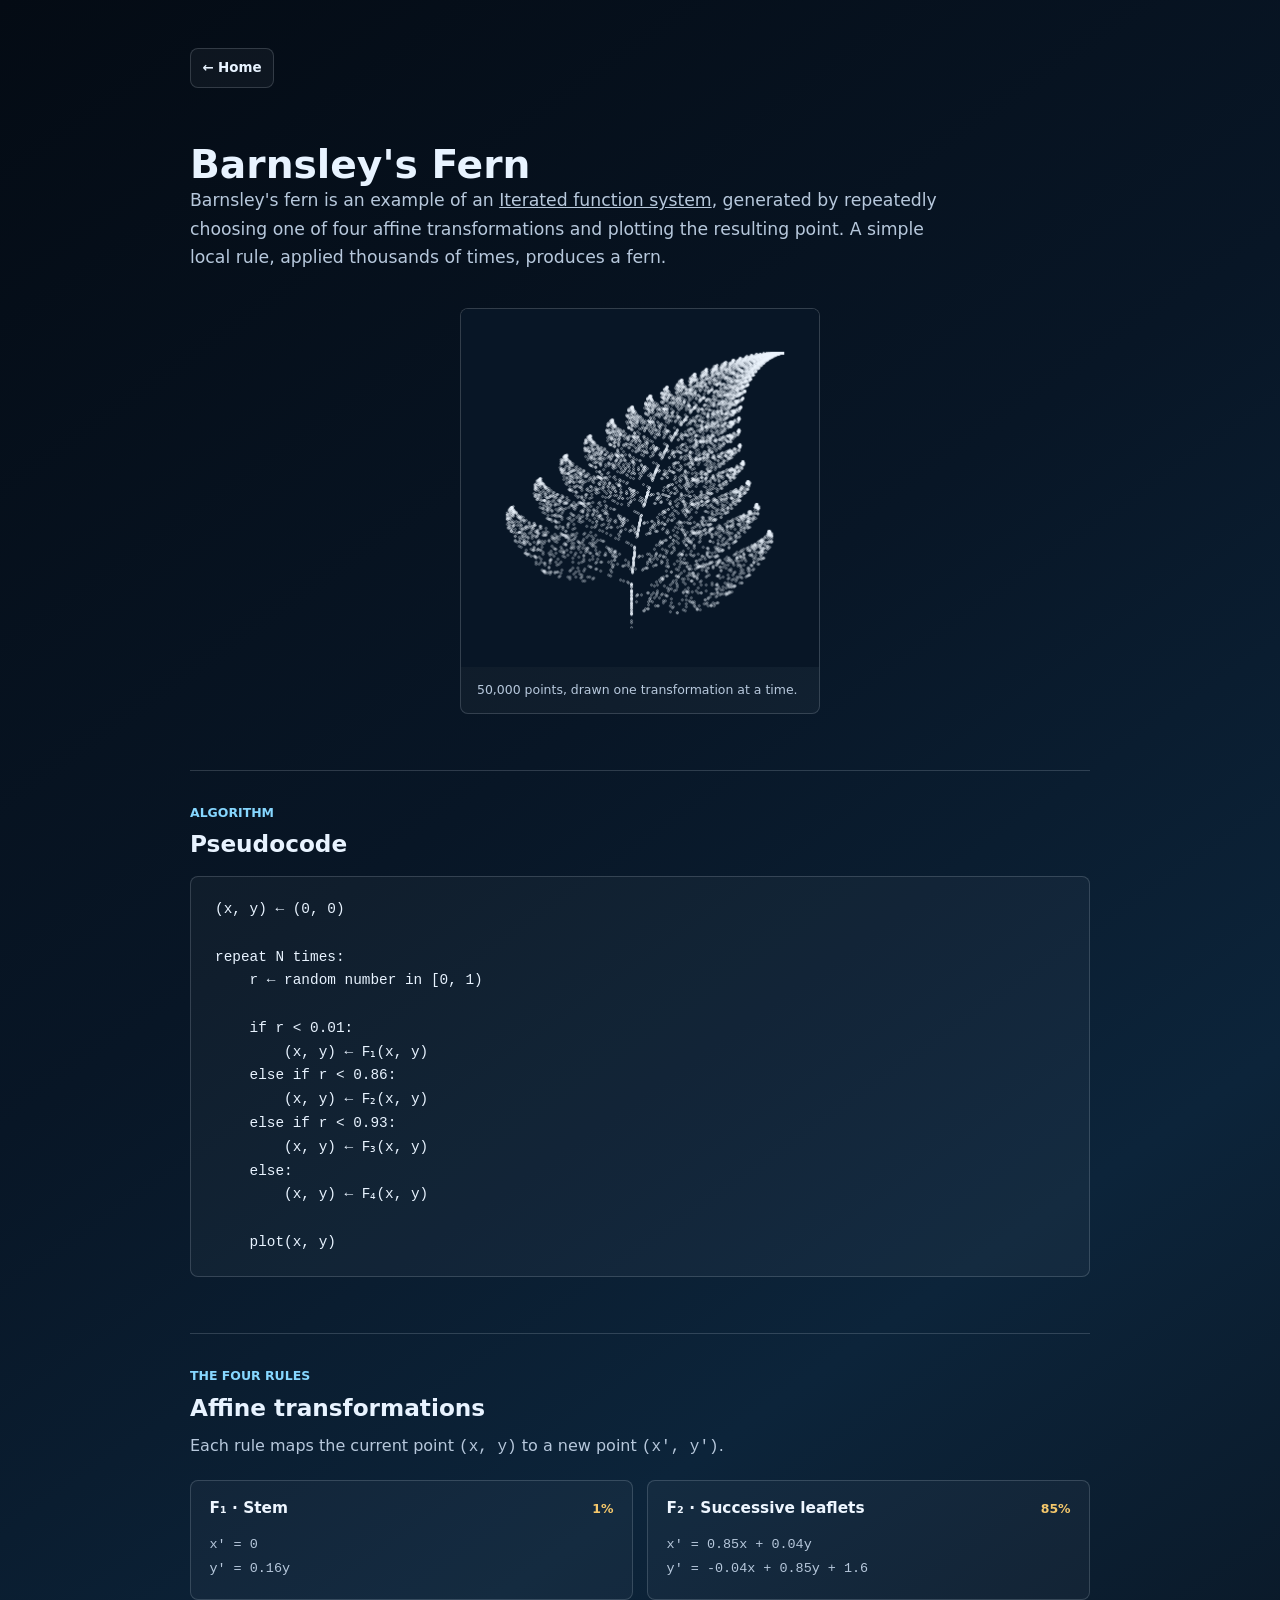
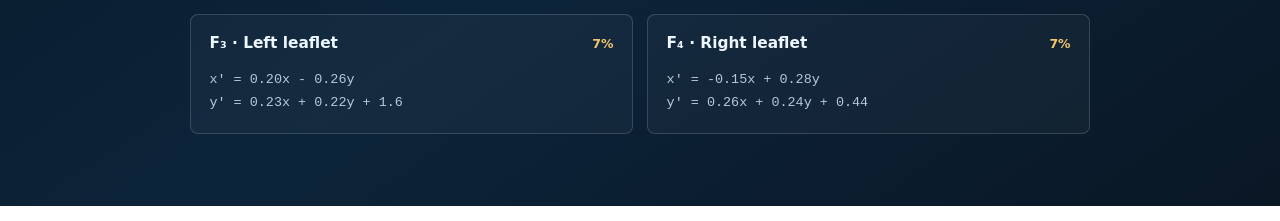
==== barnsleys_fern.html @ 44461a3a "recent" ====
<!doctype html>
<html lang="en">
<head>
  <meta charset="utf-8">
  <meta name="viewport" content="width=device-width, initial-scale=1">
  <meta name="description" content="An animated Barnsley's fern with pseudocode and the four affine transformations used to generate it.">
  <link rel="preconnect" href="https://rsms.me/">
  <link rel="stylesheet" href="https://rsms.me/inter/inter.css">
  <link rel="stylesheet" href="index.css">
  <title>Barnsley's Fern · Sergio Pecirno</title>
</head>

<body>
  <div class="site-shell">
    <main class="fern-page" id="main">
      <nav class="page-nav" aria-label="Back to home">
        <a class="button secondary" href="index.html">← Home</a>
      </nav>

      <header class="fern-header">
        <h2>Barnsley's Fern</h2>
        <p class="fern-intro">
          Barnsley's fern is an example of an <a href="https://maths-people.anu.edu.au/~barnsley/pdfs/V-var_super_fractals.pdf" target="_blank">Iterated function system</a>, generated by repeatedly choosing one of four affine
          transformations and plotting the resulting point. A simple local rule,
          applied thousands of times, produces a fern. 
        </p>
      </header>

      <section class="fern-overview" aria-label="Fern animation">
        <figure class="fern-animation">
          <img src="barnsleys_fern.gif" alt="Animation of Barnsley's fern emerging point by point">
          <figcaption>50,000 points, drawn one transformation at a time.</figcaption>
        </figure>
      </section>

      <section class="fern-section" aria-labelledby="pseudocode-title">
        <div class="fern-section-heading">
          <p class="eyebrow">Algorithm</p>
          <h2 id="pseudocode-title">Pseudocode</h2>
        </div>
        <pre class="pseudocode"><code>(x, y) ← (0, 0)

repeat N times:
    r ← random number in [0, 1)

    if r &lt; 0.01:
        (x, y) ← F₁(x, y)
    else if r &lt; 0.86:
        (x, y) ← F₂(x, y)
    else if r &lt; 0.93:
        (x, y) ← F₃(x, y)
    else:
        (x, y) ← F₄(x, y)

    plot(x, y)</code></pre>
      </section>

      <section class="fern-section" aria-labelledby="transforms-title">
        <div class="fern-section-heading">
          <p class="eyebrow">The four rules</p>
          <h2 id="transforms-title">Affine transformations</h2>
          <p>Each rule maps the current point <code>(x, y)</code> to a new point <code>(x′, y′)</code>.</p>
        </div>

        <div class="transform-grid">
          <article class="transform-card">
            <div class="transform-card-heading">
              <h3>F₁ · Stem</h3>
              <span>1%</span>
            </div>
            <code>x' = 0</code>
            <code>y' = 0.16y</code>
          </article>

          <article class="transform-card">
            <div class="transform-card-heading">
              <h3>F₂ · Successive leaflets</h3>
              <span>85%</span>
            </div>
            <code>x' = 0.85x + 0.04y</code>
            <code>y' = -0.04x + 0.85y + 1.6</code>
          </article>

          <article class="transform-card">
            <div class="transform-card-heading">
              <h3>F₃ · Left leaflet</h3>
              <span>7%</span>
            </div>
            <code>x' = 0.20x - 0.26y</code>
            <code>y' = 0.23x + 0.22y + 1.6</code>
          </article>

          <article class="transform-card">
            <div class="transform-card-heading">
              <h3>F₄ · Right leaflet</h3>
              <span>7%</span>
            </div>
            <code>x' = -0.15x + 0.28y</code>
            <code>y' = 0.26x + 0.24y + 0.44</code>
          </article>
        </div>
      </section>
    </main>
  </div>
</body>
</html>
---- index.css ----
:root {
  --bg: #081626;
  --bg-deep: #040b14;
  --cyan-900: #0d2438;
  --cyan-800: #12324b;
  --cyan-700: #17435f;
  --text: #eef6ff;
  --muted: #b7c8dc;
  --soft: #e8f3ff;
  --line: rgba(232, 243, 255, 0.17);
  --surface: rgba(13, 36, 56, 0.82);
  --surface-strong: rgba(18, 50, 75, 0.94);
  --accent: #86d7ff;
  --accent-warm: #f4c76b;
  --accent-coral: #ff9a8a;
  --shadow: 0 24px 70px rgba(0, 0, 0, 0.28);
}

* {
  box-sizing: border-box;
}

html {
  scroll-behavior: smooth;
}

body {
  margin: 0;
  min-height: 100vh;
  background:
    linear-gradient(145deg, var(--bg-deep) 0%, var(--bg) 42%, #0c243a 72%, #0a1725 100%);
  color: var(--text);
  font-family: Inter, ui-sans-serif, system-ui, -apple-system, BlinkMacSystemFont, "Segoe UI", sans-serif;
  font-size: 16px;
  line-height: 1.6;
}

img {
  display: block;
  max-width: 100%;
}

a {
  color: inherit;
}

.skip-link {
  position: absolute;
  left: 1rem;
  top: 1rem;
  z-index: 20;
  transform: translateY(-150%);
  border: 1px solid var(--accent);
  border-radius: 8px;
  background: var(--bg-deep);
  color: var(--text);
  padding: 0.7rem 0.9rem;
}

.skip-link:focus {
  transform: translateY(0);
}

.site-shell {
  width: min(1160px, calc(100% - 48px));
  min-height: 100vh;
  margin: 0 auto;
  display: grid;
  place-items: center;
}

.site-header {
  position: sticky;
  top: 0;
  z-index: 10;
  display: flex;
  align-items: center;
  justify-content: space-between;
  gap: 1rem;
  min-height: 82px;
  padding: 1rem 0;
  -webkit-backdrop-filter: blur(18px);
  backdrop-filter: blur(18px);
}

.brand,
.site-nav,
.hero-actions,
.link-grid,
.site-footer {
  display: flex;
  align-items: center;
}

.brand {
  gap: 0.8rem;
  color: var(--text);
  font-weight: 800;
  text-decoration: none;
}

.brand-mark {
  display: grid;
  place-items: center;
  width: 2.5rem;
  height: 2.5rem;
  border: 1px solid rgba(100, 244, 223, 0.5);
  border-radius: 8px;
  background: rgba(100, 244, 223, 0.1);
  color: var(--accent);
  font-size: 0.84rem;
}

.site-nav {
  gap: 0.45rem;
  border: 1px solid var(--line);
  border-radius: 8px;
  background: rgba(2, 16, 18, 0.42);
  padding: 0.35rem;
}

.site-nav a {
  border-radius: 6px;
  color: var(--muted);
  font-size: 0.9rem;
  font-weight: 650;
  padding: 0.55rem 0.75rem;
  text-decoration: none;
}

.site-nav a:hover,
.site-nav a:focus-visible {
  background: rgba(100, 244, 223, 0.1);
  color: var(--text);
}

.hero {
  padding: 4rem 0;
}

.hero-copy {
  display: grid;
  grid-template-columns: minmax(0, 560px) 235px;
  grid-template-areas:
    "title portrait"
    "statement portrait"
    "actions portrait";
  align-items: center;
  justify-content: center;
  column-gap: 2rem;
  row-gap: 0;
}

.eyebrow {
  margin: 0 0 1rem;
  color: var(--accent);
  font-size: 0.78rem;
  font-weight: 800;
  letter-spacing: 0;
  text-transform: uppercase;
}

h1,
h2,
h3,
p {
  margin-top: 0;
}

h1 {
  grid-area: title;
  margin-bottom: 0.8rem;
  color: var(--soft);
  font-size: 2.05rem;
  line-height: 1;
  letter-spacing: 0;
}

.hero-statement {
  grid-area: statement;
  max-width: 560px;
  margin-bottom: 0;
  color: var(--muted);
  font-size: 0.98rem;
  font-weight: 450;
  line-height: 1.65;
}

.hero-statement a {
  color: var(--accent);
  text-decoration-color: rgba(100, 244, 223, 0.5);
  text-decoration-thickness: 2px;
  text-underline-offset: 0.18em;
}

.hero-statement a:hover,
.hero-statement a:focus-visible {
  color: var(--accent-warm);
  text-decoration-color: rgba(244, 199, 107, 0.65);
}

.lede {
  max-width: 660px;
  color: var(--muted);
  font-size: 1.16rem;
}

.hero-actions {
  grid-area: actions;
  flex-wrap: wrap;
  gap: 0.65rem;
  margin-top: 1.35rem;
}

.button {
  border: 1px solid var(--line);
  border-radius: 8px;
  padding: 0.52rem 0.7rem;
  font-size: 0.84rem;
  font-weight: 750;
  text-decoration: none;
  transition: transform 180ms ease, border-color 180ms ease, background 180ms ease;
}

.button:hover,
.button:focus-visible,
.work-item:hover,
.work-item:focus-visible,
.link-grid a:hover,
.link-grid a:focus-visible {
  transform: translateY(-2px);
}

.button.primary {
  background: rgba(255, 255, 255, 0.04);
  color: var(--soft);
}

.button.secondary {
  background: rgba(255, 255, 255, 0.04);
  color: var(--soft);
}

.portrait {
  grid-area: portrait;
  position: relative;
  margin: 0;
}

.portrait::before {
  display: none;
}

.portrait img {
  position: relative;
  width: min(100%, 235px);
  margin-left: 0;
  aspect-ratio: 4 / 5;
  border: 0;
  border-radius: 8px;
  box-shadow: var(--shadow);
  object-fit: cover;
  object-position: 52% 28%;
}

.reading-shelf {
  display: grid;
  grid-template-columns: repeat(2, minmax(0, 1fr));
  gap: 0.9rem;
  width: min(100%, 830px);
  margin: 2.75rem auto 0;
  padding-top: 1.25rem;
  border-top: 1px solid var(--line);
}

.reading-item {
  min-width: 0;
  border: 1px solid var(--line);
  border-radius: 8px;
  background: rgba(255, 255, 255, 0.035);
  padding: 1rem;
}

.reading-item h2 {
  margin-bottom: 0.35rem;
  color: var(--accent-warm);
  font-size: 0.78rem;
  font-weight: 800;
  line-height: 1.2;
  letter-spacing: 0;
  text-transform: uppercase;
}

.reading-item:nth-child(2) h2 {
  color: var(--accent-coral);
}

.reading-item p {
  margin: 0;
  color: var(--muted);
  font-size: 0.9rem;
  line-height: 1.45;
}

.section {
  border-top: 1px solid var(--line);
  padding: 4.5rem 0;
}

.section-heading {
  max-width: 720px;
  margin-bottom: 2rem;
}

h2 {
  margin-bottom: 0;
  color: var(--soft);
  font-size: 2.45rem;
  line-height: 1.08;
  letter-spacing: 0;
}

h3 {
  margin-bottom: 0.65rem;
  color: var(--text);
  font-size: 1.18rem;
  line-height: 1.25;
  letter-spacing: 0;
}

.research-grid {
  display: grid;
  grid-template-columns: repeat(3, minmax(0, 1fr));
  gap: 1rem;
}

.research-card,
.work-item {
  border: 1px solid var(--line);
  border-radius: 8px;
  background: var(--surface);
  box-shadow: 0 16px 40px rgba(0, 0, 0, 0.14);
}

.research-card {
  padding: 1.25rem;
}

.research-card p,
.work-item p,
.site-footer {
  color: var(--muted);
}

.card-kicker,
.work-type {
  display: inline-flex;
  margin-bottom: 0.75rem;
  color: var(--accent-warm);
  font-size: 0.78rem;
  font-weight: 800;
}

.work-list {
  display: grid;
  grid-template-columns: repeat(2, minmax(0, 1fr));
  gap: 1rem;
}

.work-item {
  display: block;
  min-height: 230px;
  padding: 1.35rem;
  text-decoration: none;
  transition: transform 180ms ease, border-color 180ms ease, background 180ms ease;
}

.work-item:hover,
.work-item:focus-visible {
  border-color: rgba(100, 244, 223, 0.55);
  background: var(--surface-strong);
}

.work-item:nth-child(2n) .work-type {
  color: var(--accent-coral);
}

.link-grid {
  flex-wrap: wrap;
  gap: 0.75rem;
}

.link-grid a {
  border: 1px solid var(--line);
  border-radius: 8px;
  background: rgba(255, 255, 255, 0.04);
  color: var(--soft);
  font-weight: 700;
  padding: 0.8rem 0.95rem;
  text-decoration: none;
  transition: transform 180ms ease, border-color 180ms ease, background 180ms ease;
}

.link-grid a:hover,
.link-grid a:focus-visible {
  border-color: rgba(244, 199, 107, 0.55);
  background: rgba(244, 199, 107, 0.08);
}

.site-footer {
  justify-content: space-between;
  gap: 1rem;
  border-top: 1px solid var(--line);
  padding: 2rem 0 3rem;
  font-size: 0.92rem;
}

.site-footer p {
  margin: 0;
}

.fern-page {
  width: min(100%, 900px);
  padding: 3rem 0 4.5rem;
}

.page-nav {
  display: flex;
  margin-bottom: 3.5rem;
}

.fern-header {
  max-width: 760px;
  margin-bottom: 2.25rem;
}

.fern-header h1 {
  grid-area: auto;
  margin-bottom: 1rem;
  font-size: clamp(2.7rem, 7vw, 4.8rem);
  line-height: 0.96;
  letter-spacing: -0.04em;
}

.fern-intro {
  margin-bottom: 0;
  color: var(--muted);
  font-size: 1.08rem;
  line-height: 1.65;
}

.fern-overview {
  display: block;
}

.fern-animation,
.pseudocode,
.transform-card {
  border: 1px solid var(--line);
  border-radius: 8px;
  background: rgba(255, 255, 255, 0.035);
}

.fern-animation {
  width: min(100%, 360px);
  margin: 0 auto;
  overflow: hidden;
}

.fern-animation img {
  width: 100%;
  aspect-ratio: 1;
  background: var(--bg);
  object-fit: cover;
}

.fern-animation figcaption {
  padding: 0.8rem 1rem;
  color: var(--muted);
  font-size: 0.78rem;
}

.fern-section h2 {
  margin-bottom: 0.8rem;
  font-size: 1.45rem;
}

.fern-section {
  margin-top: 3.5rem;
  border-top: 1px solid var(--line);
  padding-top: 2rem;
}

.fern-section-heading {
  max-width: 720px;
  margin-bottom: 1.2rem;
}

.fern-section-heading .eyebrow {
  margin-bottom: 0.55rem;
}

.fern-section-heading p:last-child {
  margin-bottom: 0;
  color: var(--muted);
}

.pseudocode {
  overflow-x: auto;
  margin: 0;
  padding: 1.35rem 1.5rem;
  color: var(--soft);
  font-size: 0.9rem;
  line-height: 1.65;
  tab-size: 4;
}

.fern-page code {
  font-family: "SFMono-Regular", Consolas, "Liberation Mono", monospace;
}

.transform-grid {
  display: grid;
  grid-template-columns: repeat(2, minmax(0, 1fr));
  gap: 0.9rem;
}

.transform-card {
  padding: 1.15rem;
}

.transform-card-heading {
  display: flex;
  align-items: baseline;
  justify-content: space-between;
  gap: 1rem;
  margin-bottom: 0.9rem;
}

.transform-card h3 {
  margin: 0;
  font-size: 0.96rem;
}

.transform-card-heading span {
  color: var(--accent-warm);
  font-size: 0.78rem;
  font-weight: 800;
}

.transform-card > code {
  display: block;
  color: var(--muted);
  font-size: 0.84rem;
  line-height: 1.75;
}

@media (max-width: 1100px) {
  .hero-copy {
    grid-template-columns: 1fr;
    grid-template-areas:
      "title"
      "portrait"
      "statement"
      "actions";
    justify-items: center;
    max-width: 720px;
    margin: 0 auto;
    text-align: center;
    row-gap: 1rem;
  }

  .portrait img {
    margin-left: auto;
    margin-right: auto;
    width: min(100%, 220px);
  }

  h1 {
    width: 100%;
    margin-bottom: 0;
    font-size: 2.05rem;
    text-align: center;
  }

  .fern-header h1 {
    margin-bottom: 1rem;
    font-size: clamp(2.7rem, 7vw, 4.8rem);
    text-align: left;
  }

  .portrait {
    justify-self: center;
    margin: 0;
  }

  .hero-statement {
    max-width: 620px;
    font-size: 1.05rem;
    text-align: center;
  }

  .hero-actions {
    justify-content: center;
    margin-top: 0;
  }

  .reading-shelf {
    max-width: 620px;
  }

  .research-grid,
  .work-list {
    grid-template-columns: 1fr;
  }

  .work-item {
    min-height: 0;
  }
}

@media (max-width: 680px) {
  .site-shell {
    width: min(100% - 32px, 1160px);
  }

  .site-header {
    align-items: flex-start;
    flex-direction: column;
    min-height: 0;
    padding: 1rem 0 0.8rem;
  }

  .site-nav {
    width: 100%;
    justify-content: space-between;
  }

  .site-nav a {
    flex: 1;
    text-align: center;
  }

  .hero {
    justify-items: center;
    gap: 0;
    padding: 2rem 0;
    text-align: center;
  }

  .hero-copy {
    grid-template-areas:
      "title"
      "portrait"
      "statement"
      "actions";
    row-gap: 1rem;
    max-width: 34rem;
  }

  h1 {
    width: 100%;
    margin-bottom: 1rem;
    font-size: 1.9rem;
    line-height: 1.04;
    text-align: center;
  }

  .portrait {
    justify-self: center;
    margin: 0 0 1rem;
  }

  .portrait img {
    width: min(58vw, 170px);
    margin: 0 auto;
  }

  .hero-statement {
    max-width: 34rem;
    font-size: 0.94rem;
    line-height: 1.55;
    text-align: center;
  }

  .hero-actions {
    justify-content: center;
    flex-wrap: nowrap;
    gap: 0.55rem;
    margin-top: 1rem;
    width: auto;
  }

  h2 {
    font-size: 2rem;
  }

  .lede {
    font-size: 1rem;
  }

  .button {
    width: auto;
    padding: 0.46rem 0.6rem;
    font-size: 0.78rem;
    text-align: center;
    white-space: nowrap;
  }

  .reading-shelf {
    grid-template-columns: 1fr;
    gap: 0.75rem;
    margin-top: 2rem;
    padding-top: 1rem;
  }

  .reading-item {
    padding: 0.9rem;
    text-align: left;
  }

  .reading-item p {
    font-size: 0.84rem;
  }

  .section {
    padding: 3.25rem 0;
  }

  .site-footer {
    align-items: flex-start;
    flex-direction: column;
  }

  .fern-page {
    padding: 1.5rem 0 3rem;
  }

  .page-nav {
    margin-bottom: 2.5rem;
  }

  .fern-header {
    margin-bottom: 1.75rem;
  }

  .fern-header h1 {
    margin-bottom: 0.9rem;
    font-size: clamp(2.65rem, 14vw, 4rem);
    text-align: left;
  }

  .fern-intro {
    font-size: 0.98rem;
  }

  .fern-overview,
  .transform-grid {
    grid-template-columns: 1fr;
  }

  .fern-animation {
    width: min(100%, 360px);
    margin: 0 auto;
  }

  .fern-section {
    margin-top: 2.75rem;
  }

  .pseudocode {
    padding: 1rem;
    font-size: 0.78rem;
  }
}
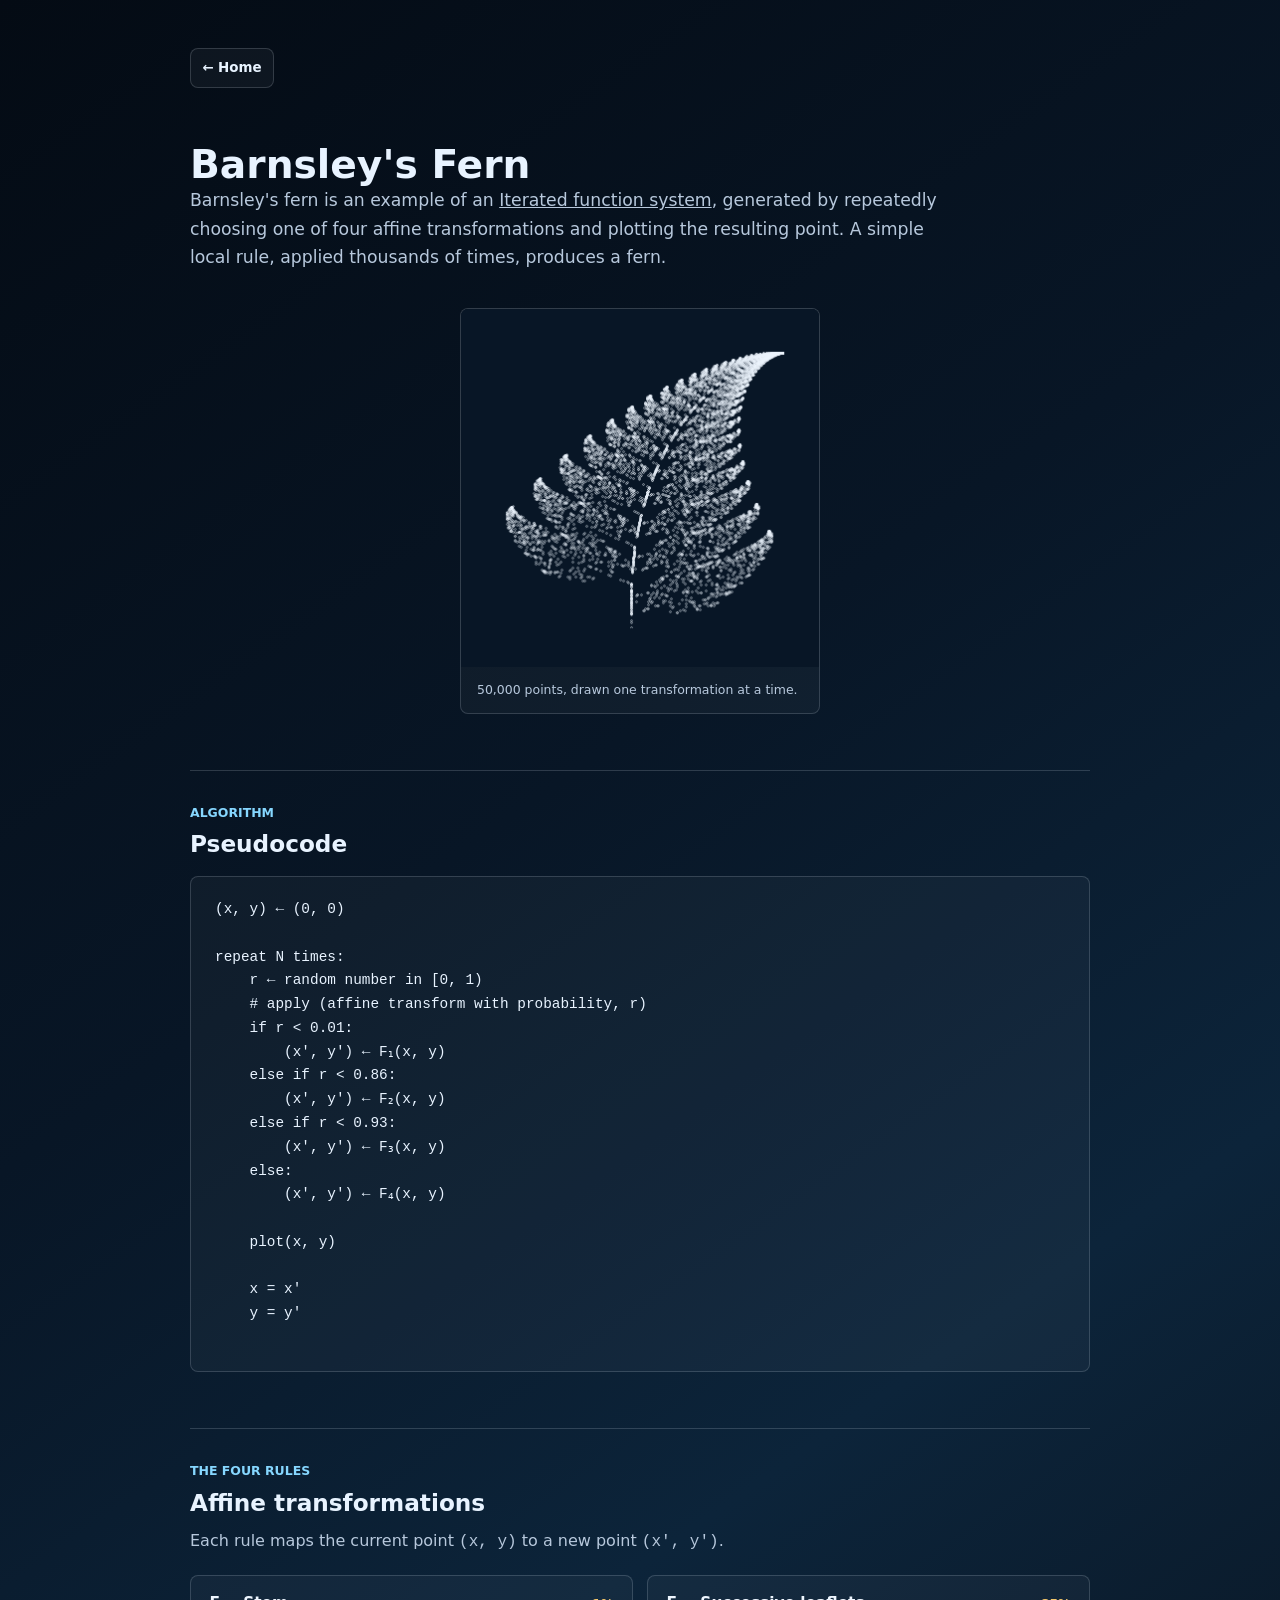
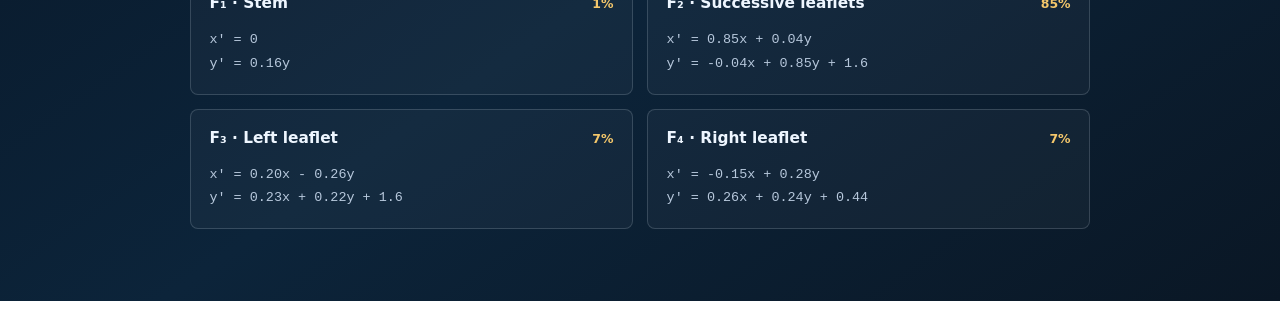
==== commit 0dd7343b: "recent" ====
--- a/barnsleys_fern.html
+++ b/barnsleys_fern.html
@@ -42,17 +42,22 @@
 
 repeat N times:
     r ← random number in [0, 1)
+    # apply (affine transform with probability, r)
+    if r &lt; 0.01:
+        (x', y') ← F₁(x, y)
+    else if r &lt; 0.86:
+        (x', y') ← F₂(x, y)
+    else if r &lt; 0.93:
+        (x', y') ← F₃(x, y)
+    else:
+        (x', y') ← F₄(x, y)
 
-    if r &lt; 0.01:
-        (x, y) ← F₁(x, y)
-    else if r &lt; 0.86:
-        (x, y) ← F₂(x, y)
-    else if r &lt; 0.93:
-        (x, y) ← F₃(x, y)
-    else:
-        (x, y) ← F₄(x, y)
-
-    plot(x, y)</code></pre>
+    plot(x, y)
+    
+    x = x' 
+    y = y'
+  </code></pre>
+   
       </section>
 
       <section class="fern-section" aria-labelledby="transforms-title">
--- a/index.css
+++ b/index.css
@@ -302,6 +302,41 @@
   line-height: 1.45;
 }
 
+.reading-link {
+  display: flex;
+  align-items: center;
+  align-self: center;
+  justify-content: space-between;
+  justify-self: start;
+  gap: 1rem;
+  width: min(100%, 280px);
+  color: inherit;
+  text-decoration: none;
+  transition: transform 180ms ease, border-color 180ms ease, background 180ms ease;
+}
+
+.reading-link:hover,
+.reading-link:focus-visible {
+  transform: translateY(-2px);
+  border-color: rgba(255, 154, 138, 0.55);
+  background: rgba(255, 154, 138, 0.07);
+}
+
+.reading-link > div {
+  display: flex;
+  align-items: center;
+}
+
+.reading-link h2 {
+  margin-bottom: 0;
+}
+
+.reading-arrow {
+  flex: 0 0 auto;
+  color: var(--accent-coral);
+  font-size: 1.2rem;
+}
+
 .section {
   border-top: 1px solid var(--line);
   padding: 4.5rem 0;
@@ -417,6 +452,65 @@
 
 .site-footer p {
   margin: 0;
+}
+
+.reading-page {
+  width: min(100%, 830px);
+  padding: 3rem 0 4.5rem;
+}
+
+.reading-header {
+  max-width: 680px;
+  margin-bottom: 2.5rem;
+}
+
+.reading-header h1 {
+  grid-area: auto;
+  margin-bottom: 1rem;
+  font-size: clamp(2.7rem, 7vw, 4.8rem);
+  line-height: 0.96;
+  letter-spacing: -0.04em;
+}
+
+.reading-header > p:last-child {
+  margin-bottom: 0;
+  color: var(--muted);
+  font-size: 1.08rem;
+}
+
+.book-list {
+  display: grid;
+  gap: 0.85rem;
+  margin: 0;
+  padding: 0;
+  list-style: none;
+}
+
+.book-entry {
+  border: 1px solid var(--line);
+  border-radius: 8px;
+  background: rgba(255, 255, 255, 0.035);
+  padding: 1.25rem;
+}
+
+.book-entry h2 {
+  margin-bottom: 0.35rem;
+  color: var(--soft);
+  font-size: 1.15rem;
+  line-height: 1.25;
+}
+
+.book-author {
+  margin-bottom: 0.75rem;
+  color: var(--accent-warm);
+  font-size: 0.82rem;
+  font-weight: 700;
+}
+
+.book-note {
+  margin-bottom: 0;
+  color: var(--muted);
+  font-size: 0.94rem;
 }
 
 .fern-page {
@@ -589,6 +683,12 @@
     text-align: left;
   }
 
+  .reading-header h1 {
+    margin-bottom: 1rem;
+    font-size: clamp(2.7rem, 7vw, 4.8rem);
+    text-align: left;
+  }
+
   .portrait {
     justify-self: center;
     margin: 0;
@@ -732,7 +832,8 @@
     flex-direction: column;
   }
 
-  .fern-page {
+  .fern-page,
+  .reading-page {
     padding: 1.5rem 0 3rem;
   }
 
@@ -750,6 +851,24 @@
     text-align: left;
   }
 
+  .reading-header {
+    margin-bottom: 2rem;
+  }
+
+  .reading-header h1 {
+    margin-bottom: 0.9rem;
+    font-size: clamp(2.65rem, 14vw, 4rem);
+    text-align: left;
+  }
+
+  .reading-header > p:last-child {
+    font-size: 0.98rem;
+  }
+
+  .book-entry {
+    padding: 1rem;
+  }
+
   .fern-intro {
     font-size: 0.98rem;
   }
